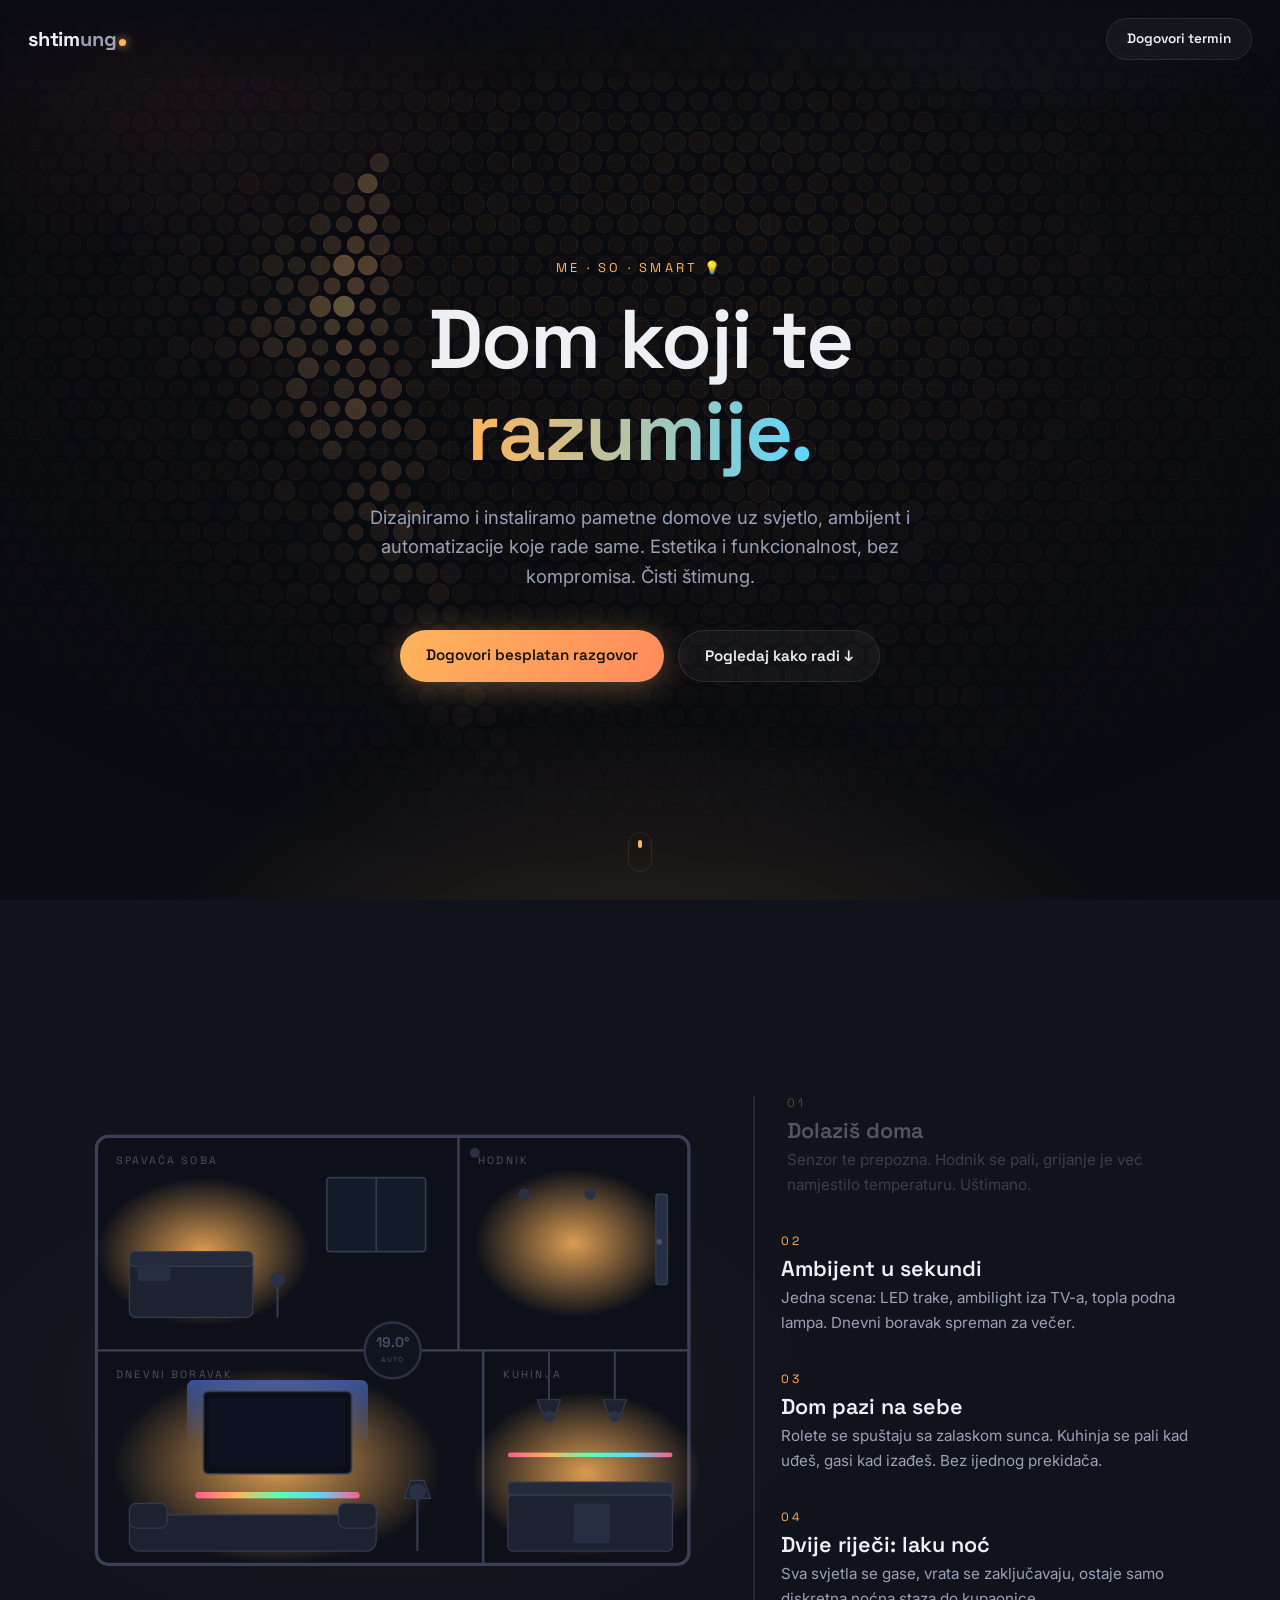
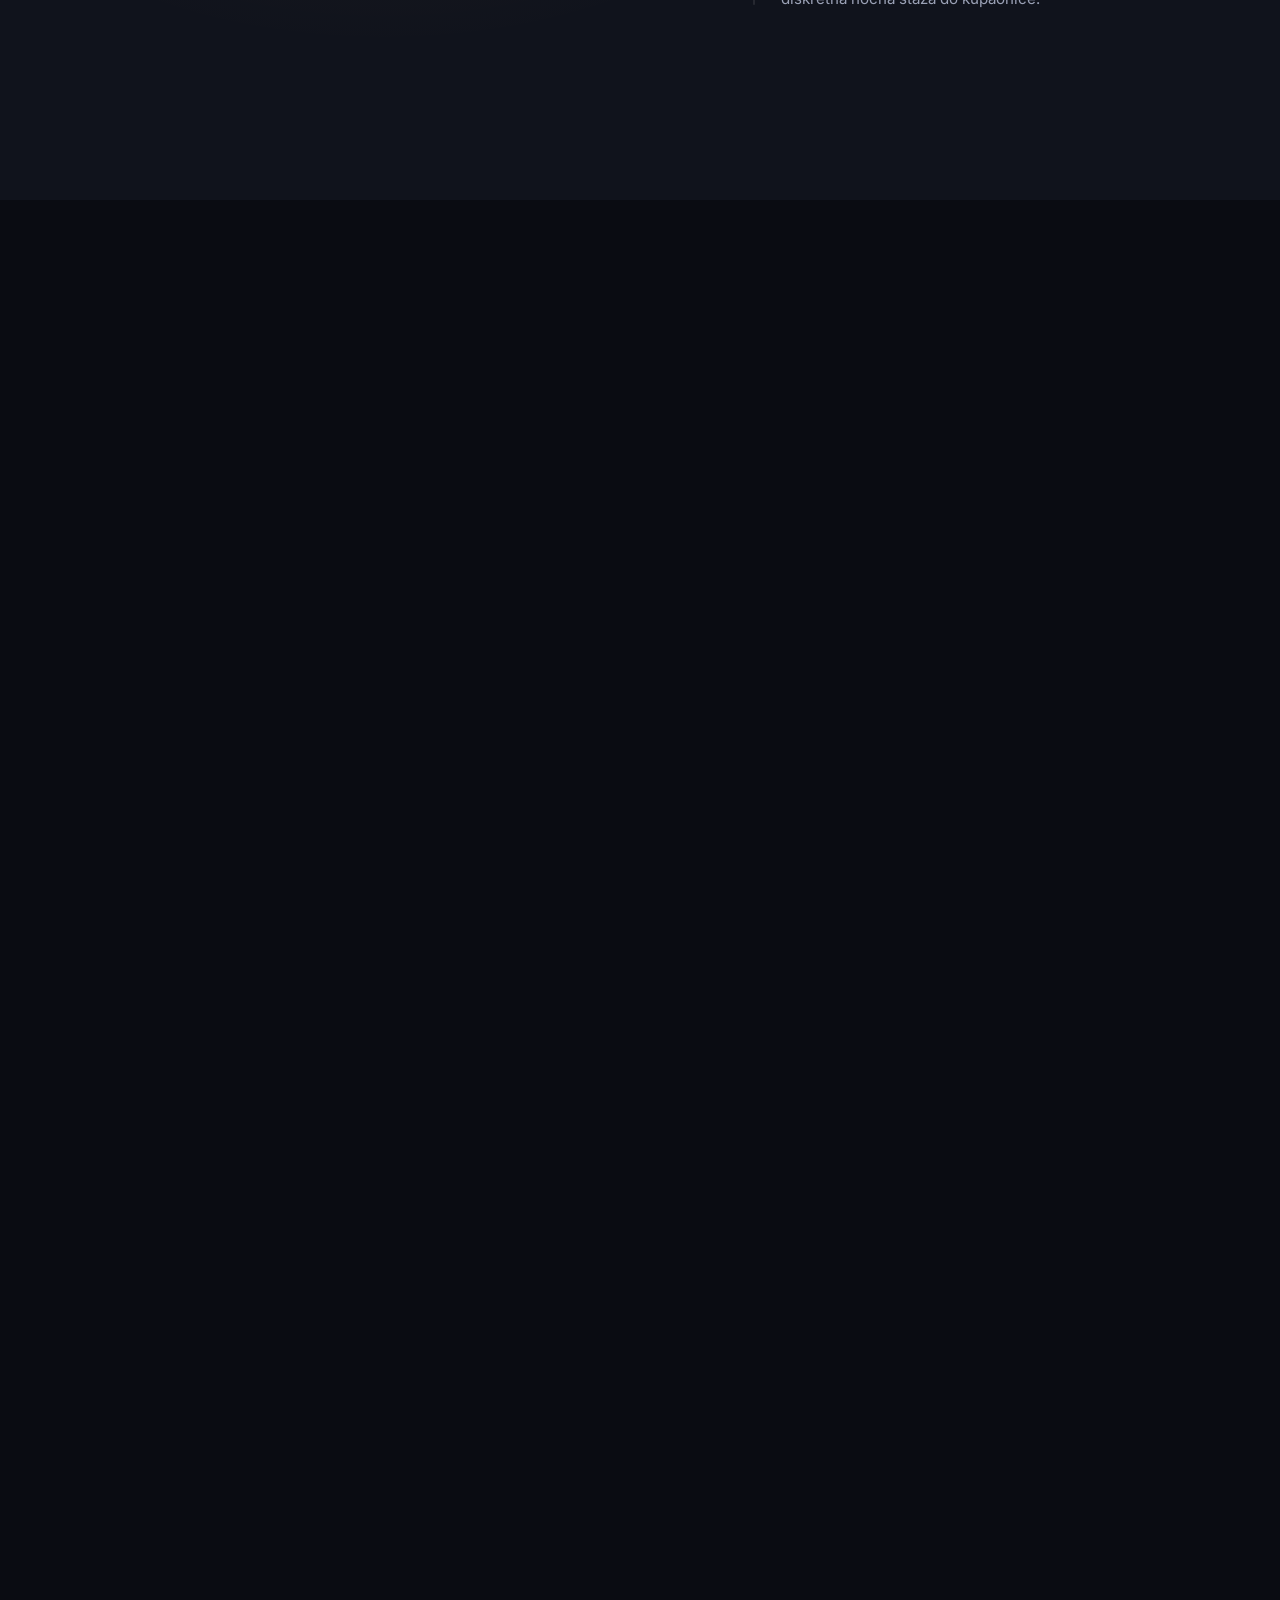
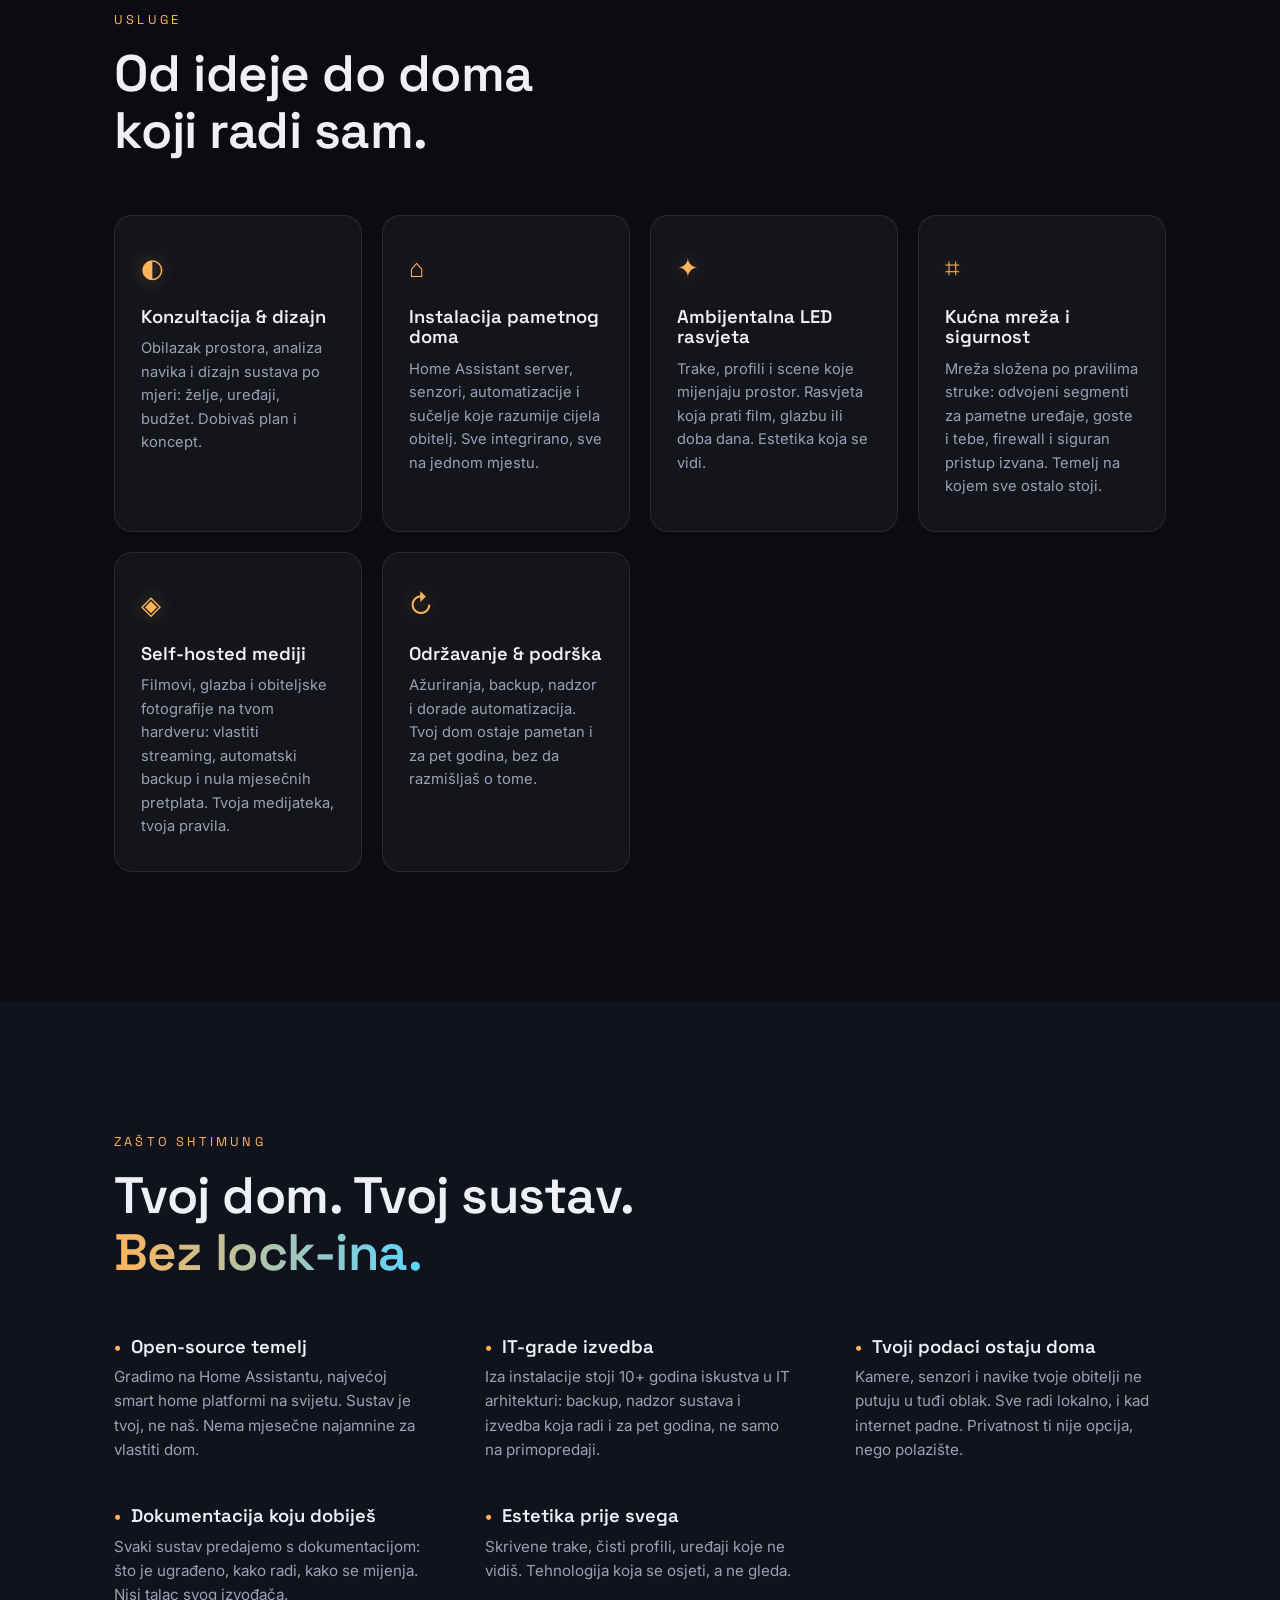
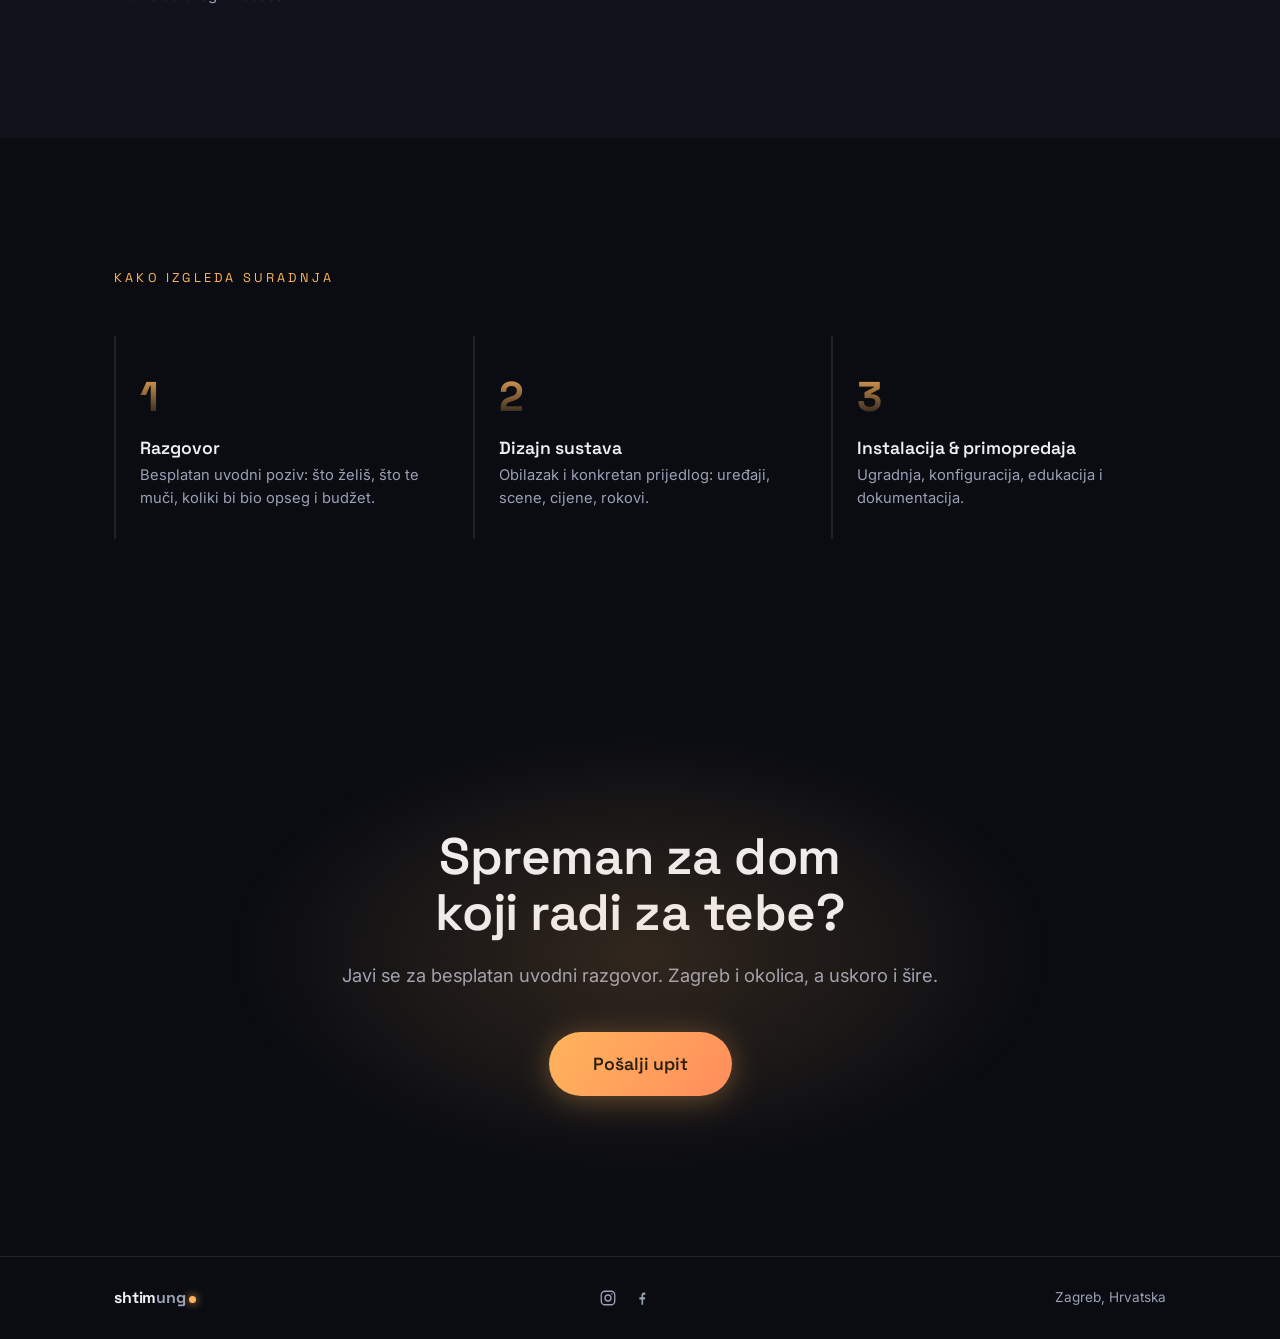
==== www/index.html @ ab2572d6 "Restrukturiranje projekta: www/ (web root) + social po kanalima + docs - www/: sve što se deploya (i" ====
<!doctype html>
<html lang="hr">
    <head>
        <meta charset="UTF-8" />
        <meta name="viewport" content="width=device-width, initial-scale=1.0" />
        <title>shtimung | Pametan dom po mjeri, Zagreb</title>
        <meta
            name="description"
            content="Dizajn i instalacija pametnog doma u Zagrebu: Home Assistant, ambijentalna LED rasvjeta, automatizacije, sigurna kućna mreža i self-hosted mediji. Bez vendor lock-ina, tvoji podaci ostaju doma."
        />
        <link rel="preconnect" href="https://fonts.googleapis.com" />
        <link rel="preconnect" href="https://fonts.gstatic.com" crossorigin />
        <link
            href="https://fonts.googleapis.com/css2?family=Space+Grotesk:wght@400;500;600;700&family=Inter:wght@400;500;600&display=swap"
            rel="stylesheet"
        />
        <link rel="icon" href="brand/favicon.svg" type="image/svg+xml" />
        <link
            rel="icon"
            href="brand/favicon-32.png"
            type="image/png"
            sizes="32x32"
        />
        <link rel="shortcut icon" href="brand/favicon.ico" />
        <link rel="apple-touch-icon" href="brand/apple-touch-icon.png" />
        <meta name="theme-color" content="#0a0c12" />
        <meta
            property="og:title"
            content="shtimung | Pametan dom po mjeri, Zagreb"
        />
        <meta
            property="og:description"
            content="Dizajn i instalacija pametnog doma u Zagrebu: Home Assistant, ambijentalna LED rasvjeta, automatizacije, sigurna kućna mreža i self-hosted mediji."
        />
        <meta
            property="og:image"
            content="https://shtimung.hr/brand/avatar-1024.png"
        />
        <meta property="og:url" content="https://shtimung.hr" />
        <link rel="stylesheet" href="css/style.css" />
    </head>
    <body>
        <nav class="nav">
            <a href="#" class="brand" aria-label="shtimung">
                <svg class="logo-mark" viewBox="0 0 100 100" aria-hidden="true">
                    <path class="lm-roof" d="M 30 38 L 44 26 L 58 38" />
                    <text class="lm-s" x="44" y="72" text-anchor="middle">
                        s
                    </text>
                    <circle class="lm-halo" cx="68" cy="68" r="11" />
                    <circle class="lm-dot" cx="68" cy="68" r="6" />
                </svg>
                <span class="wordmark"
                    >shtim<span>ung</span><i class="dot"></i
                ></span>
            </a>
            <a href="#kontakt" class="btn btn-small">Dogovori termin</a>
        </nav>

        <!-- ============ HERO ============ -->
        <header class="hero">
            <canvas id="hero-shader" aria-hidden="true"></canvas>
            <div class="hero-bg" aria-hidden="true"></div>
            <div class="hero-content">
                <p class="eyebrow reveal">ME · SO · SMART 💡</p>
                <h1 class="reveal">Dom koji te<br /><em>razumije.</em></h1>
                <p class="lead reveal">
                    Dizajniramo i instaliramo pametne domove uz svjetlo,
                    ambijent i automatizacije koje rade same. Estetika i
                    funkcionalnost, bez kompromisa. Čisti štimung.
                </p>
                <div class="hero-cta reveal">
                    <a href="#kontakt" class="btn btn-primary"
                        >Dogovori besplatan razgovor</a
                    >
                    <a href="#scena" class="btn btn-ghost"
                        >Pogledaj kako radi ↓</a
                    >
                </div>
            </div>
            <div class="scroll-hint" aria-hidden="true">
                <span></span>
            </div>
        </header>

        <!-- ============ SCROLL SCENA ============ -->
        <section class="scene-section" id="scena" data-step="0">
            <div class="scene-sticky">
                <div class="scene-layout">
                    <div class="scene-visual">
                        <svg
                            id="apartment"
                            viewBox="0 0 760 560"
                            xmlns="http://www.w3.org/2000/svg"
                            role="img"
                            aria-label="Presjek pametnog stana koji se animira dok scrollaš"
                        >
                            <defs>
                                <radialGradient
                                    id="warmGlow"
                                    cx="50%"
                                    cy="50%"
                                    r="50%"
                                >
                                    <stop
                                        offset="0%"
                                        stop-color="#ffb45c"
                                        stop-opacity="0.85"
                                    />
                                    <stop
                                        offset="100%"
                                        stop-color="#ffb45c"
                                        stop-opacity="0"
                                    />
                                </radialGradient>
                                <radialGradient
                                    id="coolGlow"
                                    cx="50%"
                                    cy="50%"
                                    r="50%"
                                >
                                    <stop
                                        offset="0%"
                                        stop-color="#5cd6ff"
                                        stop-opacity="0.7"
                                    />
                                    <stop
                                        offset="100%"
                                        stop-color="#5cd6ff"
                                        stop-opacity="0"
                                    />
                                </radialGradient>
                                <linearGradient
                                    id="ledStrip"
                                    x1="0%"
                                    y1="0%"
                                    x2="100%"
                                    y2="0%"
                                >
                                    <stop offset="0%" stop-color="#ff5c8a" />
                                    <stop offset="25%" stop-color="#ffb45c" />
                                    <stop offset="50%" stop-color="#5cffb0" />
                                    <stop offset="75%" stop-color="#5cd6ff" />
                                    <stop offset="100%" stop-color="#ff5c8a" />
                                </linearGradient>
                                <linearGradient
                                    id="tvGlow"
                                    x1="0%"
                                    y1="0%"
                                    x2="0%"
                                    y2="100%"
                                >
                                    <stop
                                        offset="0%"
                                        stop-color="#5c8aff"
                                        stop-opacity="0.55"
                                    />
                                    <stop
                                        offset="100%"
                                        stop-color="#5c8aff"
                                        stop-opacity="0"
                                    />
                                </linearGradient>
                            </defs>

                            <!-- vanjski zid -->
                            <rect
                                x="20"
                                y="20"
                                width="720"
                                height="520"
                                rx="14"
                                class="wall outer"
                            />
                            <!-- pregrade: gore spavaća | hodnik, dolje dnevni | kuhinja -->
                            <line
                                x1="20"
                                y1="280"
                                x2="740"
                                y2="280"
                                class="wall"
                            />
                            <line
                                x1="460"
                                y1="20"
                                x2="460"
                                y2="280"
                                class="wall"
                            />
                            <line
                                x1="490"
                                y1="280"
                                x2="490"
                                y2="540"
                                class="wall"
                            />

                            <!-- ============ SPAVAĆA (gore lijevo) ============ -->
                            <g id="room-spavaca">
                                <ellipse
                                    class="glow warm"
                                    id="glow-spavaca"
                                    cx="150"
                                    cy="160"
                                    rx="130"
                                    ry="90"
                                    fill="url(#warmGlow)"
                                />
                                <text x="44" y="54" class="room-label">
                                    SPAVAĆA SOBA
                                </text>
                                <!-- krevet -->
                                <rect
                                    x="60"
                                    y="170"
                                    width="150"
                                    height="70"
                                    rx="8"
                                    class="furniture"
                                />
                                <rect
                                    x="60"
                                    y="160"
                                    width="150"
                                    height="18"
                                    rx="6"
                                    class="furniture light-part"
                                />
                                <rect
                                    x="70"
                                    y="176"
                                    width="40"
                                    height="20"
                                    rx="4"
                                    class="furniture-detail"
                                />
                                <!-- noćna lampa -->
                                <line
                                    x1="240"
                                    y1="240"
                                    x2="240"
                                    y2="200"
                                    class="furniture-line"
                                />
                                <circle
                                    id="lamp-spavaca"
                                    cx="240"
                                    cy="194"
                                    r="9"
                                    class="bulb warm"
                                />
                                <!-- prozor + roleta -->
                                <rect
                                    x="300"
                                    y="70"
                                    width="120"
                                    height="90"
                                    rx="4"
                                    class="window"
                                />
                                <line
                                    x1="360"
                                    y1="70"
                                    x2="360"
                                    y2="160"
                                    class="window-bar"
                                />
                                <rect
                                    id="roleta-spavaca"
                                    x="300"
                                    y="70"
                                    width="120"
                                    height="90"
                                    class="roleta"
                                />
                            </g>

                            <!-- ============ HODNIK (gore desno) ============ -->
                            <g id="room-hodnik">
                                <ellipse
                                    class="glow warm"
                                    id="glow-hodnik"
                                    cx="600"
                                    cy="150"
                                    rx="120"
                                    ry="90"
                                    fill="url(#warmGlow)"
                                />
                                <text x="484" y="54" class="room-label">
                                    HODNIK
                                </text>
                                <!-- ulazna vrata -->
                                <rect
                                    x="700"
                                    y="90"
                                    width="14"
                                    height="110"
                                    rx="3"
                                    class="door"
                                />
                                <circle
                                    cx="704"
                                    cy="148"
                                    r="3.5"
                                    class="door-knob"
                                />
                                <!-- stropna svjetla -->
                                <circle
                                    id="spot-hodnik-1"
                                    cx="540"
                                    cy="90"
                                    r="7"
                                    class="bulb warm"
                                />
                                <circle
                                    id="spot-hodnik-2"
                                    cx="620"
                                    cy="90"
                                    r="7"
                                    class="bulb warm"
                                />
                                <!-- senzor pokreta -->
                                <g id="senzor-hodnik">
                                    <circle
                                        cx="480"
                                        cy="40"
                                        r="6"
                                        class="sensor"
                                    />
                                    <circle
                                        cx="480"
                                        cy="40"
                                        r="14"
                                        class="sensor-ring"
                                    />
                                    <circle
                                        cx="480"
                                        cy="40"
                                        r="24"
                                        class="sensor-ring r2"
                                    />
                                </g>
                                <!-- night path svjetlo -->
                                <rect
                                    id="nightpath"
                                    x="480"
                                    y="252"
                                    width="200"
                                    height="5"
                                    rx="2.5"
                                    class="night-strip"
                                />
                            </g>

                            <!-- ============ DNEVNI BORAVAK (dolje lijevo) ============ -->
                            <g id="room-dnevni">
                                <ellipse
                                    class="glow warm"
                                    id="glow-dnevni"
                                    cx="240"
                                    cy="420"
                                    rx="200"
                                    ry="120"
                                    fill="url(#warmGlow)"
                                />
                                <text x="44" y="314" class="room-label">
                                    DNEVNI BORAVAK
                                </text>
                                <!-- TV + ambilight -->
                                <rect
                                    id="tv-ambient"
                                    x="130"
                                    y="316"
                                    width="220"
                                    height="80"
                                    fill="url(#tvGlow)"
                                    rx="8"
                                />
                                <rect
                                    x="150"
                                    y="330"
                                    width="180"
                                    height="100"
                                    rx="6"
                                    class="tv"
                                />
                                <rect
                                    id="tv-screen"
                                    x="158"
                                    y="338"
                                    width="164"
                                    height="84"
                                    rx="4"
                                    class="tv-screen"
                                />
                                <!-- LED traka ispod police -->
                                <rect
                                    x="140"
                                    y="452"
                                    width="200"
                                    height="8"
                                    rx="4"
                                    class="furniture-detail"
                                />
                                <rect
                                    id="led-traka"
                                    x="140"
                                    y="452"
                                    width="200"
                                    height="8"
                                    rx="4"
                                    fill="url(#ledStrip)"
                                    class="led-strip"
                                />
                                <!-- sofa -->
                                <rect
                                    x="60"
                                    y="480"
                                    width="300"
                                    height="44"
                                    rx="12"
                                    class="furniture"
                                />
                                <rect
                                    x="60"
                                    y="466"
                                    width="46"
                                    height="30"
                                    rx="8"
                                    class="furniture"
                                />
                                <rect
                                    x="314"
                                    y="466"
                                    width="46"
                                    height="30"
                                    rx="8"
                                    class="furniture"
                                />
                                <!-- podna lampa -->
                                <line
                                    x1="410"
                                    y1="524"
                                    x2="410"
                                    y2="460"
                                    class="furniture-line"
                                />
                                <path
                                    d="M394 460 L426 460 L418 438 L402 438 Z"
                                    class="furniture"
                                />
                                <circle
                                    id="lamp-dnevni"
                                    cx="410"
                                    cy="452"
                                    r="10"
                                    class="bulb warm"
                                />
                            </g>

                            <!-- ============ KUHINJA (dolje desno) ============ -->
                            <g id="room-kuhinja">
                                <ellipse
                                    class="glow warm"
                                    id="glow-kuhinja"
                                    cx="615"
                                    cy="430"
                                    rx="140"
                                    ry="100"
                                    fill="url(#warmGlow)"
                                />
                                <text x="514" y="314" class="room-label">
                                    KUHINJA
                                </text>
                                <!-- visilice -->
                                <g id="pendant-1">
                                    <line
                                        x1="570"
                                        y1="280"
                                        x2="570"
                                        y2="340"
                                        class="furniture-line"
                                    />
                                    <path
                                        d="M556 340 L584 340 L578 356 L562 356 Z"
                                        class="furniture"
                                    />
                                    <circle
                                        cx="570"
                                        cy="360"
                                        r="7"
                                        class="bulb warm"
                                    />
                                </g>
                                <g id="pendant-2">
                                    <line
                                        x1="650"
                                        y1="280"
                                        x2="650"
                                        y2="340"
                                        class="furniture-line"
                                    />
                                    <path
                                        d="M636 340 L664 340 L658 356 L642 356 Z"
                                        class="furniture"
                                    />
                                    <circle
                                        cx="650"
                                        cy="360"
                                        r="7"
                                        class="bulb warm"
                                    />
                                </g>
                                <!-- kuhinjski pult -->
                                <rect
                                    x="520"
                                    y="440"
                                    width="200"
                                    height="16"
                                    rx="4"
                                    class="furniture light-part"
                                />
                                <rect
                                    x="520"
                                    y="456"
                                    width="200"
                                    height="68"
                                    rx="6"
                                    class="furniture"
                                />
                                <rect
                                    x="600"
                                    y="466"
                                    width="44"
                                    height="48"
                                    rx="4"
                                    class="furniture-detail"
                                />
                                <!-- LED ispod visećih elemenata -->
                                <rect
                                    x="520"
                                    y="404"
                                    width="200"
                                    height="6"
                                    rx="3"
                                    class="furniture-detail"
                                />
                                <rect
                                    id="led-kuhinja"
                                    x="520"
                                    y="404"
                                    width="200"
                                    height="6"
                                    rx="3"
                                    fill="url(#ledStrip)"
                                    class="led-strip"
                                />
                            </g>

                            <!-- ============ TERMOSTAT (centar) ============ -->
                            <g id="termostat">
                                <circle
                                    cx="380"
                                    cy="280"
                                    r="34"
                                    class="thermo-bg"
                                />
                                <circle
                                    cx="380"
                                    cy="280"
                                    r="34"
                                    class="thermo-ring"
                                />
                                <text
                                    x="380"
                                    y="276"
                                    class="thermo-value"
                                    text-anchor="middle"
                                >
                                    21.5°
                                </text>
                                <text
                                    x="380"
                                    y="294"
                                    class="thermo-label"
                                    text-anchor="middle"
                                >
                                    AUTO
                                </text>
                            </g>
                        </svg>
                    </div>

                    <div class="scene-steps">
                        <div class="scene-progress">
                            <div
                                class="scene-progress-bar"
                                id="progress-bar"
                            ></div>
                        </div>
                        <ol>
                            <li class="step" data-goto="1">
                                <span class="step-num">01</span>
                                <h3>Dolaziš doma</h3>
                                <p>
                                    Senzor te prepozna. Hodnik se pali, grijanje
                                    je već namjestilo temperaturu. Uštimano.
                                </p>
                            </li>
                            <li class="step" data-goto="2">
                                <span class="step-num">02</span>
                                <h3>Ambijent u sekundi</h3>
                                <p>
                                    Jedna scena: LED trake, ambilight iza TV-a,
                                    topla podna lampa. Dnevni boravak spreman za
                                    večer.
                                </p>
                            </li>
                            <li class="step" data-goto="3">
                                <span class="step-num">03</span>
                                <h3>Dom pazi na sebe</h3>
                                <p>
                                    Rolete se spuštaju sa zalaskom sunca.
                                    Kuhinja se pali kad uđeš, gasi kad izađeš.
                                    Bez ijednog prekidača.
                                </p>
                            </li>
                            <li class="step" data-goto="4">
                                <span class="step-num">04</span>
                                <h3>Dvije riječi: laku noć</h3>
                                <p>
                                    Sva svjetla se gase, vrata se zaključavaju,
                                    ostaje samo diskretna noćna staza do
                                    kupaonice.
                                </p>
                            </li>
                        </ol>
                    </div>
                </div>
            </div>
        </section>

        <!-- ============ USLUGE ============ -->
        <section class="services" id="usluge">
            <div class="container">
                <p class="eyebrow reveal">Usluge</p>
                <h2 class="reveal">Od ideje do doma<br />koji radi sam.</h2>
                <div class="cards">
                    <article class="card reveal">
                        <div class="card-icon">◐</div>
                        <h3>Konzultacija & dizajn</h3>
                        <p>
                            Obilazak prostora, analiza navika i dizajn sustava
                            po mjeri: želje, uređaji, budžet. Dobivaš plan i
                            koncept.
                        </p>
                    </article>
                    <article class="card reveal">
                        <div class="card-icon">⌂</div>
                        <h3>Instalacija pametnog doma</h3>
                        <p>
                            Home Assistant server, senzori, automatizacije i
                            sučelje koje razumije cijela obitelj. Sve
                            integrirano, sve na jednom mjestu.
                        </p>
                    </article>
                    <article class="card reveal">
                        <div class="card-icon">✦</div>
                        <h3>Ambijentalna LED rasvjeta</h3>
                        <p>
                            Trake, profili i scene koje mijenjaju prostor.
                            Rasvjeta koja prati film, glazbu ili doba dana.
                            Estetika koja se vidi.
                        </p>
                    </article>
                    <article class="card reveal">
                        <div class="card-icon">⌗</div>
                        <h3>Kućna mreža i sigurnost</h3>
                        <p>
                            Mreža složena po pravilima struke: odvojeni segmenti
                            za pametne uređaje, goste i tebe, firewall i siguran
                            pristup izvana. Temelj na kojem sve ostalo stoji.
                        </p>
                    </article>
                    <article class="card reveal">
                        <div class="card-icon">◈</div>
                        <h3>Self-hosted mediji</h3>
                        <p>
                            Filmovi, glazba i obiteljske fotografije na tvom
                            hardveru: vlastiti streaming, automatski backup i
                            nula mjesečnih pretplata. Tvoja medijateka, tvoja
                            pravila.
                        </p>
                    </article>
                    <article class="card reveal">
                        <div class="card-icon">↻</div>
                        <h3>Održavanje & podrška</h3>
                        <p>
                            Ažuriranja, backup, nadzor i dorade automatizacija.
                            Tvoj dom ostaje pametan i za pet godina, bez da
                            razmišljaš o tome.
                        </p>
                    </article>
                </div>
            </div>
        </section>

        <!-- ============ ZAŠTO MI ============ -->
        <section class="why" id="zasto">
            <div class="container">
                <p class="eyebrow reveal">Zašto shtimung</p>
                <h2 class="reveal">
                    Tvoj dom. Tvoj sustav.<br /><em>Bez lock-ina.</em>
                </h2>
                <div class="why-grid">
                    <div class="why-item reveal">
                        <h3>Open-source temelj</h3>
                        <p>
                            Gradimo na Home Assistantu, najvećoj smart home
                            platformi na svijetu. Sustav je tvoj, ne naš. Nema
                            mjesečne najamnine za vlastiti dom.
                        </p>
                    </div>
                    <div class="why-item reveal">
                        <h3>IT-grade izvedba</h3>
                        <p>
                            Iza instalacije stoji 10+ godina iskustva u IT
                            arhitekturi: backup, nadzor sustava i izvedba koja
                            radi i za pet godina, ne samo na primopredaji.
                        </p>
                    </div>
                    <div class="why-item reveal">
                        <h3>Tvoji podaci ostaju doma</h3>
                        <p>
                            Kamere, senzori i navike tvoje obitelji ne putuju u
                            tuđi oblak. Sve radi lokalno, i kad internet padne.
                            Privatnost ti nije opcija, nego polazište.
                        </p>
                    </div>
                    <div class="why-item reveal">
                        <h3>Dokumentacija koju dobiješ</h3>
                        <p>
                            Svaki sustav predajemo s dokumentacijom: što je
                            ugrađeno, kako radi, kako se mijenja. Nisi talac
                            svog izvođača.
                        </p>
                    </div>
                    <div class="why-item reveal">
                        <h3>Estetika prije svega</h3>
                        <p>
                            Skrivene trake, čisti profili, uređaji koje ne
                            vidiš. Tehnologija koja se osjeti, a ne gleda.
                        </p>
                    </div>
                </div>
            </div>
        </section>

        <!-- ============ PROCES ============ -->
        <section class="process">
            <div class="container">
                <p class="eyebrow reveal">Kako izgleda suradnja</p>
                <div class="process-steps">
                    <div class="process-step reveal">
                        <span>1</span>
                        <h3>Razgovor</h3>
                        <p>
                            Besplatan uvodni poziv: što želiš, što te muči,
                            koliki bi bio opseg i budžet.
                        </p>
                    </div>
                    <div class="process-step reveal">
                        <span>2</span>
                        <h3>Dizajn sustava</h3>
                        <p>
                            Obilazak i konkretan prijedlog: uređaji, scene,
                            cijene, rokovi.
                        </p>
                    </div>
                    <div class="process-step reveal">
                        <span>3</span>
                        <h3>Instalacija & primopredaja</h3>
                        <p>
                            Ugradnja, konfiguracija, edukacija i dokumentacija.
                        </p>
                    </div>
                </div>
            </div>
        </section>

        <!-- ============ KONTAKT ============ -->
        <section class="contact" id="kontakt">
            <div class="container">
                <div class="contact-glow" aria-hidden="true"></div>
                <h2 class="reveal">Spreman za dom<br />koji radi za tebe?</h2>
                <p class="lead reveal">
                    Javi se za besplatan uvodni razgovor. Zagreb i okolica, a
                    uskoro i šire.
                </p>
                <div class="reveal">
                    <a
                        href="mailto:info@shtimung.hr?subject=Upit%20za%20pametni%20dom"
                        class="btn btn-primary btn-big"
                        >Pošalji upit</a
                    >
                </div>
            </div>
        </section>

        <footer class="footer">
            <div class="container">
                <span class="wordmark"
                    >shtim<span>ung</span><i class="dot"></i
                ></span>
                <nav class="footer-social" aria-label="Društvene mreže">
                    <a
                        href="https://www.instagram.com/shtimung.hr/"
                        target="_blank"
                        rel="noopener"
                        aria-label="Instagram"
                    >
                        <svg
                            viewBox="0 0 24 24"
                            width="18"
                            height="18"
                            fill="none"
                            stroke="currentColor"
                            stroke-width="1.8"
                        >
                            <rect x="3" y="3" width="18" height="18" rx="5" />
                            <circle cx="12" cy="12" r="4" />
                            <circle
                                cx="17.2"
                                cy="6.8"
                                r="1"
                                fill="currentColor"
                                stroke="none"
                            />
                        </svg>
                    </a>
                    <a
                        href="https://www.facebook.com/profile.php?id=61591656844748"
                        target="_blank"
                        rel="noopener"
                        aria-label="Facebook"
                    >
                        <svg
                            viewBox="0 0 24 24"
                            width="18"
                            height="18"
                            fill="currentColor"
                        >
                            <path
                                d="M13.5 21v-7h2.4l.4-3h-2.8V9.1c0-.9.3-1.5 1.6-1.5h1.3V4.9c-.2 0-1-.1-1.9-.1-1.9 0-3.2 1.2-3.2 3.3V11H8.5v3h2.8v7h2.2z"
                            />
                        </svg>
                    </a>
                </nav>
                <span>Zagreb, Hrvatska</span>
            </div>
        </footer>

        <script src="js/shader.js"></script>
        <script src="js/main.js"></script>
    </body>
</html>
---- www/css/style.css ----
/* ============================================================
   shtimung — one-pager
   Dark premium tema: topli LED amber + tech cyan na near-black
   ============================================================ */

:root {
  --bg: #0a0c12;
  --bg-soft: #10131c;
  --surface: rgba(255, 255, 255, 0.04);
  --border: rgba(255, 255, 255, 0.09);
  --text: #eef0f6;
  --text-dim: #9aa1b5;
  --amber: #ffb45c;
  --cyan: #5cd6ff;
  --amber-glow: rgba(255, 180, 92, 0.35);
  --font-display: "Space Grotesk", sans-serif;
  --font-body: "Inter", sans-serif;
}

* { margin: 0; padding: 0; box-sizing: border-box; }

html { scroll-behavior: smooth; }

body {
  background: var(--bg);
  color: var(--text);
  font-family: var(--font-body);
  line-height: 1.6;
  -webkit-font-smoothing: antialiased;
  overflow-x: hidden;
}

.container { max-width: 1100px; margin: 0 auto; padding: 0 24px; }

h1, h2, h3 { font-family: var(--font-display); font-weight: 600; line-height: 1.1; }
h1 { font-size: clamp(2.8rem, 7vw, 5.2rem); letter-spacing: -0.02em; }
h2 { font-size: clamp(2rem, 4.5vw, 3.2rem); letter-spacing: -0.01em; margin-bottom: 1rem; }
h1 em, h2 em {
  font-style: normal;
  background: linear-gradient(90deg, var(--amber), var(--cyan));
  -webkit-background-clip: text;
  background-clip: text;
  -webkit-text-fill-color: transparent;
}

.eyebrow {
  font-family: var(--font-display);
  font-size: 0.8rem;
  letter-spacing: 0.25em;
  text-transform: uppercase;
  color: var(--amber);
  margin-bottom: 1rem;
}

.lead { font-size: 1.15rem; color: var(--text-dim); max-width: 34em; }

/* ---------- reveal on scroll ---------- */
.reveal {
  opacity: 0;
  transform: translateY(28px);
  transition: opacity 0.7s ease, transform 0.7s cubic-bezier(0.22, 1, 0.36, 1);
}
.reveal.visible { opacity: 1; transform: none; }

/* ---------- nav ---------- */
.nav {
  position: fixed;
  top: 0; left: 0; right: 0;
  z-index: 100;
  display: flex;
  justify-content: space-between;
  align-items: center;
  padding: 18px 28px;
  background: linear-gradient(rgba(10, 12, 18, 0.85), rgba(10, 12, 18, 0));
  backdrop-filter: blur(2px);
}

.wordmark {
  font-family: var(--font-display);
  font-weight: 700;
  font-size: 1.25rem;
  color: var(--text);
  text-decoration: none;
  letter-spacing: -0.01em;
}
.wordmark span { color: var(--text-dim); }
.wordmark .dot {
  display: inline-block;
  width: 7px; height: 7px;
  margin-left: 3px;
  border-radius: 50%;
  background: var(--amber);
  box-shadow: 0 0 10px var(--amber);
  animation: dot-pulse 3s ease-in-out infinite;
}
@keyframes dot-pulse {
  0%, 100% { box-shadow: 0 0 6px var(--amber); }
  50% { box-shadow: 0 0 16px var(--amber); }
}

/* ---------- brand: wordmark ↔ logo crossfade na scroll ---------- */
.brand {
  position: relative;
  display: inline-flex;
  align-items: center;
  height: 40px;
  min-width: 130px;
  text-decoration: none;
}
.brand .wordmark {
  transition: opacity 0.35s ease, transform 0.45s cubic-bezier(0.22, 1, 0.36, 1);
  transition-delay: 0.15s; /* na povratku gore čeka da logo ode */
}
.nav.scrolled .brand .wordmark { transition-delay: 0s; }
.logo-mark {
  position: absolute;
  left: -6px;
  top: 50%;
  width: 40px;
  height: 40px;
  opacity: 0;
  transform: translateY(-50%) scale(0.6);
  transition: opacity 0.35s ease, transform 0.45s cubic-bezier(0.22, 1, 0.36, 1);
  pointer-events: none;
}
.nav.scrolled .logo-mark { transition-delay: 0.15s; /* uđe tek kad slova odu */ }
.nav.scrolled .wordmark {
  opacity: 0;
  transform: translateY(10px);
  pointer-events: none;
}
.nav.scrolled .logo-mark {
  opacity: 1;
  transform: translateY(-50%) scale(1);
}
.lm-roof {
  fill: none;
  stroke: var(--amber);
  stroke-width: 6;
  stroke-linecap: round;
  stroke-linejoin: round;
}
.lm-s {
  font-family: var(--font-display);
  font-weight: 700;
  font-size: 52px;
  fill: var(--text);
}
/* svjetlo koje uvijek diše */
.lm-halo {
  fill: var(--amber);
  animation: lm-breathe 3s ease-in-out infinite;
}
.lm-dot {
  fill: var(--amber);
  animation: lm-shine 3s ease-in-out infinite;
}
@keyframes lm-breathe {
  0%, 100% { opacity: 0.13; }
  50% { opacity: 0.32; }
}
@keyframes lm-shine {
  0%, 100% { filter: drop-shadow(0 0 1px var(--amber)); }
  50% { filter: drop-shadow(0 0 6px var(--amber)); }
}

/* ---------- buttons ---------- */
.btn {
  display: inline-block;
  font-family: var(--font-display);
  font-weight: 600;
  font-size: 0.95rem;
  text-decoration: none;
  padding: 13px 26px;
  border-radius: 999px;
  transition: transform 0.25s ease, box-shadow 0.25s ease, background 0.25s ease;
}
.btn-primary {
  background: linear-gradient(120deg, var(--amber), #ff8a5c);
  color: #17120a;
  box-shadow: 0 4px 30px var(--amber-glow);
}
.btn-primary:hover { transform: translateY(-2px); box-shadow: 0 8px 40px var(--amber-glow); }
.btn-ghost {
  color: var(--text);
  border: 1px solid var(--border);
  background: var(--surface);
}
.btn-ghost:hover { background: rgba(255, 255, 255, 0.08); }
.btn-small { padding: 9px 20px; font-size: 0.85rem; background: var(--surface); border: 1px solid var(--border); color: var(--text); }
.btn-small:hover { border-color: var(--amber); color: var(--amber); }
.btn-big { padding: 18px 44px; font-size: 1.1rem; }

/* ============================================================
   HERO
   ============================================================ */
.hero {
  position: relative;
  min-height: 100svh;
  display: flex;
  align-items: center;
  justify-content: center;
  text-align: center;
  padding: 100px 24px 60px;
}

/* WebGL "sequin wave" sloj — pritajen, s pulsom i fade-om prema dolje */
#hero-shader {
  position: absolute;
  inset: 0;
  width: 100%;
  height: 100%;
  pointer-events: none;
  opacity: 0.38;
  mask-image: radial-gradient(ellipse 90% 80% at 50% 35%, black 20%, transparent 78%);
  -webkit-mask-image: radial-gradient(ellipse 90% 80% at 50% 35%, black 20%, transparent 78%);
  animation: shader-breathe 9s ease-in-out infinite;
}
@keyframes shader-breathe {
  0%, 100% { opacity: 0.3; }
  50% { opacity: 0.48; }
}

.hero-bg {
  position: absolute;
  inset: 0;
  background:
    radial-gradient(ellipse 60% 45% at 50% 110%, rgba(255, 180, 92, 0.13), transparent 70%),
    radial-gradient(ellipse 45% 35% at 80% -10%, rgba(92, 214, 255, 0.09), transparent 70%),
    radial-gradient(ellipse 40% 30% at 15% 10%, rgba(255, 92, 138, 0.05), transparent 70%);
  pointer-events: none;
}
/* suptilni grid */
.hero-bg::after {
  content: "";
  position: absolute;
  inset: 0;
  background-image:
    linear-gradient(rgba(255,255,255,0.025) 1px, transparent 1px),
    linear-gradient(90deg, rgba(255,255,255,0.025) 1px, transparent 1px);
  background-size: 64px 64px;
  mask-image: radial-gradient(ellipse 70% 60% at 50% 40%, black 30%, transparent 75%);
}

.hero-content { position: relative; max-width: 780px; }
.hero-content .lead { margin: 1.6rem auto 2.4rem; }
.hero-cta { display: flex; gap: 14px; justify-content: center; flex-wrap: wrap; }

/* postupno otkrivanje hero elemenata */
.hero .reveal { transition-delay: 0s; }
.hero .reveal:nth-child(2) { transition-delay: 0.1s; }
.hero .reveal:nth-child(3) { transition-delay: 0.2s; }
.hero .reveal:nth-child(4) { transition-delay: 0.3s; }

.scroll-hint {
  position: absolute;
  bottom: 28px;
  left: 50%;
  transform: translateX(-50%);
  width: 24px; height: 40px;
  border: 1.5px solid var(--border);
  border-radius: 14px;
}
.scroll-hint span {
  position: absolute;
  top: 7px; left: 50%;
  width: 4px; height: 8px;
  margin-left: -2px;
  border-radius: 2px;
  background: var(--amber);
  animation: hint 2s ease-in-out infinite;
}
@keyframes hint {
  0% { transform: translateY(0); opacity: 1; }
  70% { transform: translateY(14px); opacity: 0; }
  100% { transform: translateY(0); opacity: 0; }
}

/* ============================================================
   SCROLL SCENA — presjek stana
   ============================================================ */
.scene-section {
  position: relative;
  height: 420vh; /* prostor za scroll kroz 4 koraka */
}

.scene-sticky {
  position: sticky;
  top: 0;
  height: 100svh;
  display: flex;
  align-items: center;
  overflow: hidden;
  background:
    radial-gradient(ellipse 50% 40% at 30% 55%, rgba(255, 180, 92, 0.05), transparent 70%),
    var(--bg-soft);
}

.scene-layout {
  display: grid;
  grid-template-columns: 1.4fr 1fr;
  gap: 48px;
  align-items: center;
  max-width: 1200px;
  margin: 0 auto;
  padding: 0 40px;
  width: 100%;
}

.scene-visual svg { width: 100%; height: auto; display: block; }

/* ---------- SVG stilovi ---------- */
.wall { stroke: #3a4157; stroke-width: 3; fill: none; }
.wall.outer { fill: #0d1018; stroke-width: 4; }
.room-label {
  font-family: var(--font-display);
  font-size: 13px;
  letter-spacing: 0.2em;
  fill: #4a5268;
  transition: fill 0.8s ease;
}
.furniture { fill: #1c2230; stroke: #333b52; stroke-width: 1.5; transition: fill 0.8s ease; }
.furniture.light-part { fill: #232a3c; }
.furniture-detail { fill: #262e42; }
.furniture-line { stroke: #333b52; stroke-width: 2.5; }
.window { fill: #131a28; stroke: #333b52; stroke-width: 2; }
.window-bar { stroke: #333b52; stroke-width: 2; }
.door { fill: #262e42; stroke: #3a4157; stroke-width: 1.5; }
.door-knob { fill: #4a5268; }

/* žarulje — default ugašene */
.bulb {
  fill: #2a3145;
  transition: fill 0.7s ease, filter 0.7s ease;
}
.bulb.on {
  fill: var(--amber);
  filter: drop-shadow(0 0 14px var(--amber));
}

/* glow elipse po sobama */
.glow { opacity: 0; transition: opacity 1.1s ease; }
.glow.on { opacity: 1; }

/* LED trake */
.led-strip {
  opacity: 0;
  transition: opacity 0.9s ease;
}
.led-strip.on {
  opacity: 1;
  filter: drop-shadow(0 4px 12px rgba(255, 122, 122, 0.5));
  animation: led-hue 6s linear infinite;
}
@keyframes led-hue {
  from { filter: hue-rotate(0deg) drop-shadow(0 4px 12px rgba(255, 122, 122, 0.5)); }
  to { filter: hue-rotate(360deg) drop-shadow(0 4px 12px rgba(255, 122, 122, 0.5)); }
}

/* TV */
.tv { fill: #0b0e15; stroke: #333b52; stroke-width: 2; }
.tv-screen { fill: #0e1220; transition: fill 0.8s ease; }
#tv-ambient { opacity: 0; transition: opacity 0.9s ease; }
.scene-section.tv-on #tv-ambient { opacity: 1; }
.scene-section.tv-on .tv-screen { fill: #1c2f52; }

/* rolete — spuštaju se scaleY */
.roleta {
  fill: #1a2132;
  stroke: #3a4157;
  stroke-width: 1.5;
  transform-origin: center top;
  transform: scaleY(0);
  transform-box: fill-box;
  transition: transform 1.4s cubic-bezier(0.4, 0, 0.2, 1);
}
.roleta.down { transform: scaleY(1); }

/* senzor pokreta */
.sensor { fill: #2a3145; transition: fill 0.5s ease; }
.sensor-ring { fill: none; stroke: var(--cyan); stroke-width: 1.5; opacity: 0; }
#senzor-hodnik.active .sensor { fill: var(--cyan); }
#senzor-hodnik.active .sensor-ring { animation: ping 2s ease-out infinite; }
#senzor-hodnik.active .sensor-ring.r2 { animation-delay: 0.5s; }
@keyframes ping {
  0% { opacity: 0.8; transform: scale(0.5); transform-origin: center; transform-box: fill-box; }
  100% { opacity: 0; transform: scale(1.4); transform-origin: center; transform-box: fill-box; }
}

/* noćna staza */
.night-strip {
  fill: var(--cyan);
  opacity: 0;
  transition: opacity 1s ease;
}
.night-strip.on {
  opacity: 0.7;
  filter: drop-shadow(0 0 8px var(--cyan));
}

/* termostat */
.thermo-bg { fill: #10141f; }
.thermo-ring {
  fill: none;
  stroke: #2a3145;
  stroke-width: 3;
  transition: stroke 0.8s ease, filter 0.8s ease;
}
.thermo-value {
  font-family: var(--font-display);
  font-size: 17px;
  font-weight: 600;
  fill: #4a5268;
  transition: fill 0.8s ease;
}
.thermo-label { font-family: var(--font-body); font-size: 8px; letter-spacing: 0.2em; fill: #4a5268; }
.scene-section.thermo-on .thermo-ring { stroke: var(--amber); filter: drop-shadow(0 0 6px var(--amber-glow)); }
.scene-section.thermo-on .thermo-value { fill: var(--text); }

/* aktivna soba — labela zasvijetli */
.scene-section[data-step="1"] #room-hodnik .room-label,
.scene-section[data-step="2"] #room-dnevni .room-label,
.scene-section[data-step="3"] #room-kuhinja .room-label,
.scene-section[data-step="4"] #room-spavaca .room-label { fill: var(--amber); }

/* ---------- koraci (tekst desno) ---------- */
.scene-steps { position: relative; padding-left: 28px; }
.scene-steps ol { list-style: none; display: flex; flex-direction: column; gap: 30px; }

.scene-progress {
  position: absolute;
  left: 0; top: 6px; bottom: 6px;
  width: 2px;
  background: var(--border);
  border-radius: 2px;
}
.scene-progress-bar {
  width: 100%;
  height: 0%;
  border-radius: 2px;
  background: linear-gradient(var(--amber), var(--cyan));
  box-shadow: 0 0 10px var(--amber-glow);
  transition: height 0.2s linear;
}

.step {
  opacity: 0.3;
  transform: translateX(6px);
  transition: opacity 0.5s ease, transform 0.5s ease;
  cursor: pointer;
}
.step.active { opacity: 1; transform: none; }
.step-num {
  font-family: var(--font-display);
  font-size: 0.75rem;
  letter-spacing: 0.2em;
  color: var(--amber);
}
.step h3 { font-size: 1.35rem; margin: 4px 0 6px; }
.step p { color: var(--text-dim); font-size: 0.95rem; max-width: 30em; }

/* ============================================================
   SEKCIJE
   ============================================================ */
.services, .why, .process { padding: 130px 0; }
.services { background: var(--bg); }

.cards {
  display: grid;
  grid-template-columns: repeat(auto-fit, minmax(240px, 1fr));
  gap: 20px;
  margin-top: 56px;
}
.card {
  background: var(--surface);
  border: 1px solid var(--border);
  border-radius: 18px;
  padding: 32px 26px;
  transition: transform 0.3s ease, border-color 0.3s ease, background 0.3s ease,
              opacity 0.7s ease; /* reveal */
}
.card:hover {
  transform: translateY(-6px);
  border-color: rgba(255, 180, 92, 0.35);
  background: rgba(255, 180, 92, 0.04);
}
.card-icon {
  font-size: 1.6rem;
  color: var(--amber);
  margin-bottom: 18px;
  text-shadow: 0 0 20px var(--amber-glow);
}
.card h3 { font-size: 1.15rem; margin-bottom: 10px; }
.card p { color: var(--text-dim); font-size: 0.92rem; }

/* stagger za kartice */
.cards .card:nth-child(1) { transition-delay: 0s; }
.cards .card:nth-child(2) { transition-delay: 0.1s; }
.cards .card:nth-child(3) { transition-delay: 0.2s; }
.cards .card:nth-child(4) { transition-delay: 0.3s; }

/* ---------- zašto mi ---------- */
.why { background: var(--bg-soft); }
.why-grid {
  display: grid;
  grid-template-columns: repeat(auto-fit, minmax(300px, 1fr));
  gap: 44px 60px;
  margin-top: 56px;
}
.why-item h3 { font-size: 1.15rem; margin-bottom: 8px; }
.why-item h3::before {
  content: "•";
  color: var(--amber);
  margin-right: 10px;
}
.why-item p { color: var(--text-dim); font-size: 0.95rem; }

/* ---------- proces ---------- */
.process-steps {
  display: grid;
  grid-template-columns: repeat(auto-fit, minmax(230px, 1fr));
  gap: 24px;
  margin-top: 48px;
  counter-reset: proc;
}
.process-step {
  position: relative;
  padding: 28px 24px;
  border-left: 2px solid var(--border);
}
.process-step span {
  font-family: var(--font-display);
  font-size: 2.6rem;
  font-weight: 700;
  background: linear-gradient(180deg, var(--amber), transparent);
  -webkit-background-clip: text;
  background-clip: text;
  -webkit-text-fill-color: transparent;
}
.process-step h3 { font-size: 1.1rem; margin: 8px 0 6px; }
.process-step p { color: var(--text-dim); font-size: 0.92rem; }

/* ---------- kontakt ---------- */
.contact {
  position: relative;
  padding: 160px 0;
  text-align: center;
  overflow: hidden;
}
.contact-glow {
  position: absolute;
  left: 50%; bottom: -40%;
  width: 900px; height: 500px;
  transform: translateX(-50%);
  background: radial-gradient(ellipse, rgba(255, 180, 92, 0.16), transparent 65%);
  pointer-events: none;
}
.contact .container { position: relative; }
.contact .lead { margin: 1.2rem auto 2.6rem; }

/* ---------- footer ---------- */
.footer {
  border-top: 1px solid var(--border);
  padding: 28px 0;
  font-size: 0.85rem;
  color: var(--text-dim);
}
.footer .container {
  display: flex;
  justify-content: space-between;
  align-items: center;
}
.footer .wordmark { font-size: 1rem; }
.footer-social { display: flex; gap: 16px; }
.footer-social a {
  color: var(--text-dim);
  display: inline-flex;
  transition: color 0.25s ease, transform 0.25s ease;
}
.footer-social a:hover { color: var(--amber); transform: translateY(-2px); }

/* ============================================================
   RESPONSIVE
   ============================================================ */
@media (max-width: 900px) {
  .scene-layout {
    grid-template-columns: 1fr;
    gap: 20px;
    padding: 24px 20px;
    align-content: center;
  }
  .scene-visual { max-width: 520px; margin: 0 auto; }
  .scene-steps ol { gap: 0; }
  /* na mobitelu prikazujemo samo aktivni korak */
  .step { display: none; }
  .step.active { display: block; }
  .scene-progress { display: none; }
  .scene-steps { padding-left: 0; text-align: center; min-height: 150px; }
  .step p { margin: 0 auto; }
}

/* ============================================================
   REDUCED MOTION
   ============================================================ */
@media (prefers-reduced-motion: reduce) {
  html { scroll-behavior: auto; }
  .reveal { opacity: 1; transform: none; transition: none; }
  .led-strip.on { animation: none; }
  .scroll-hint span, .wordmark .dot, .lm-halo, .lm-dot { animation: none; }
  #hero-shader { animation: none; }
  * { transition-duration: 0.01ms !important; }
}
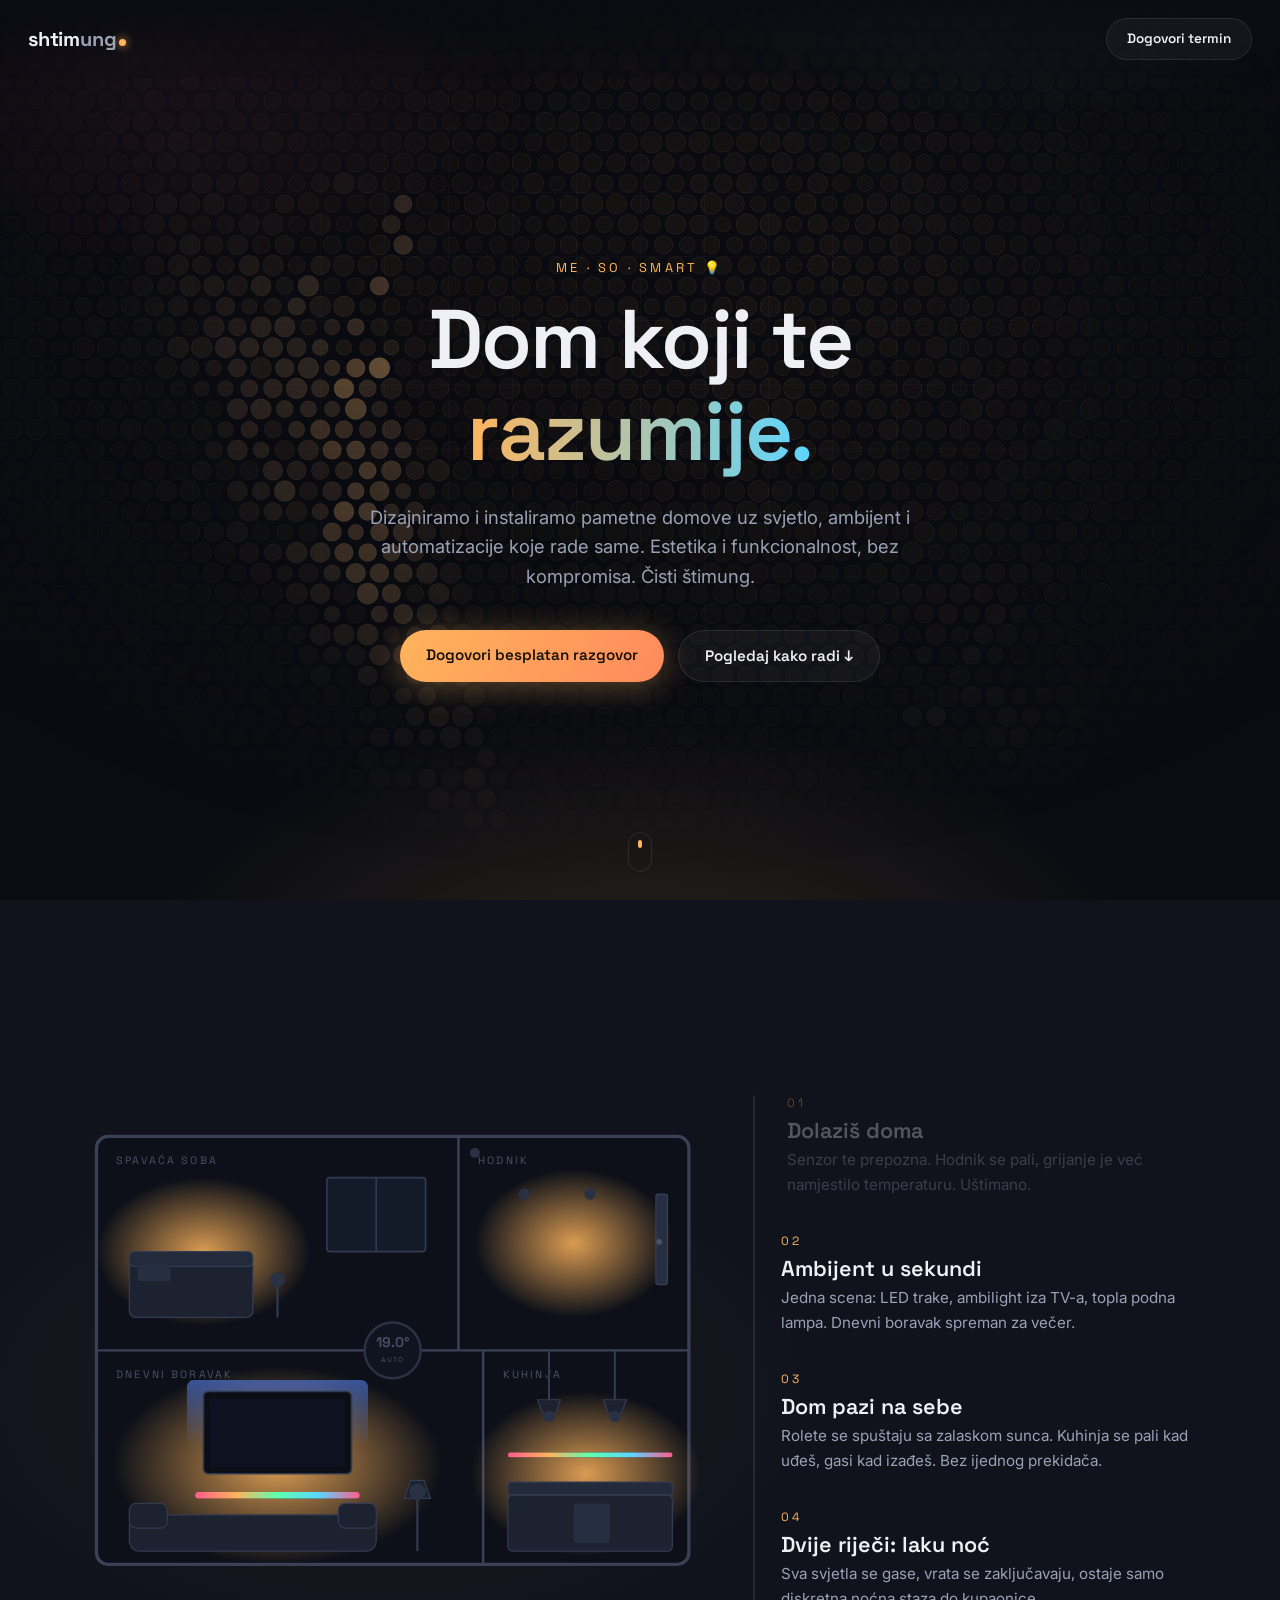
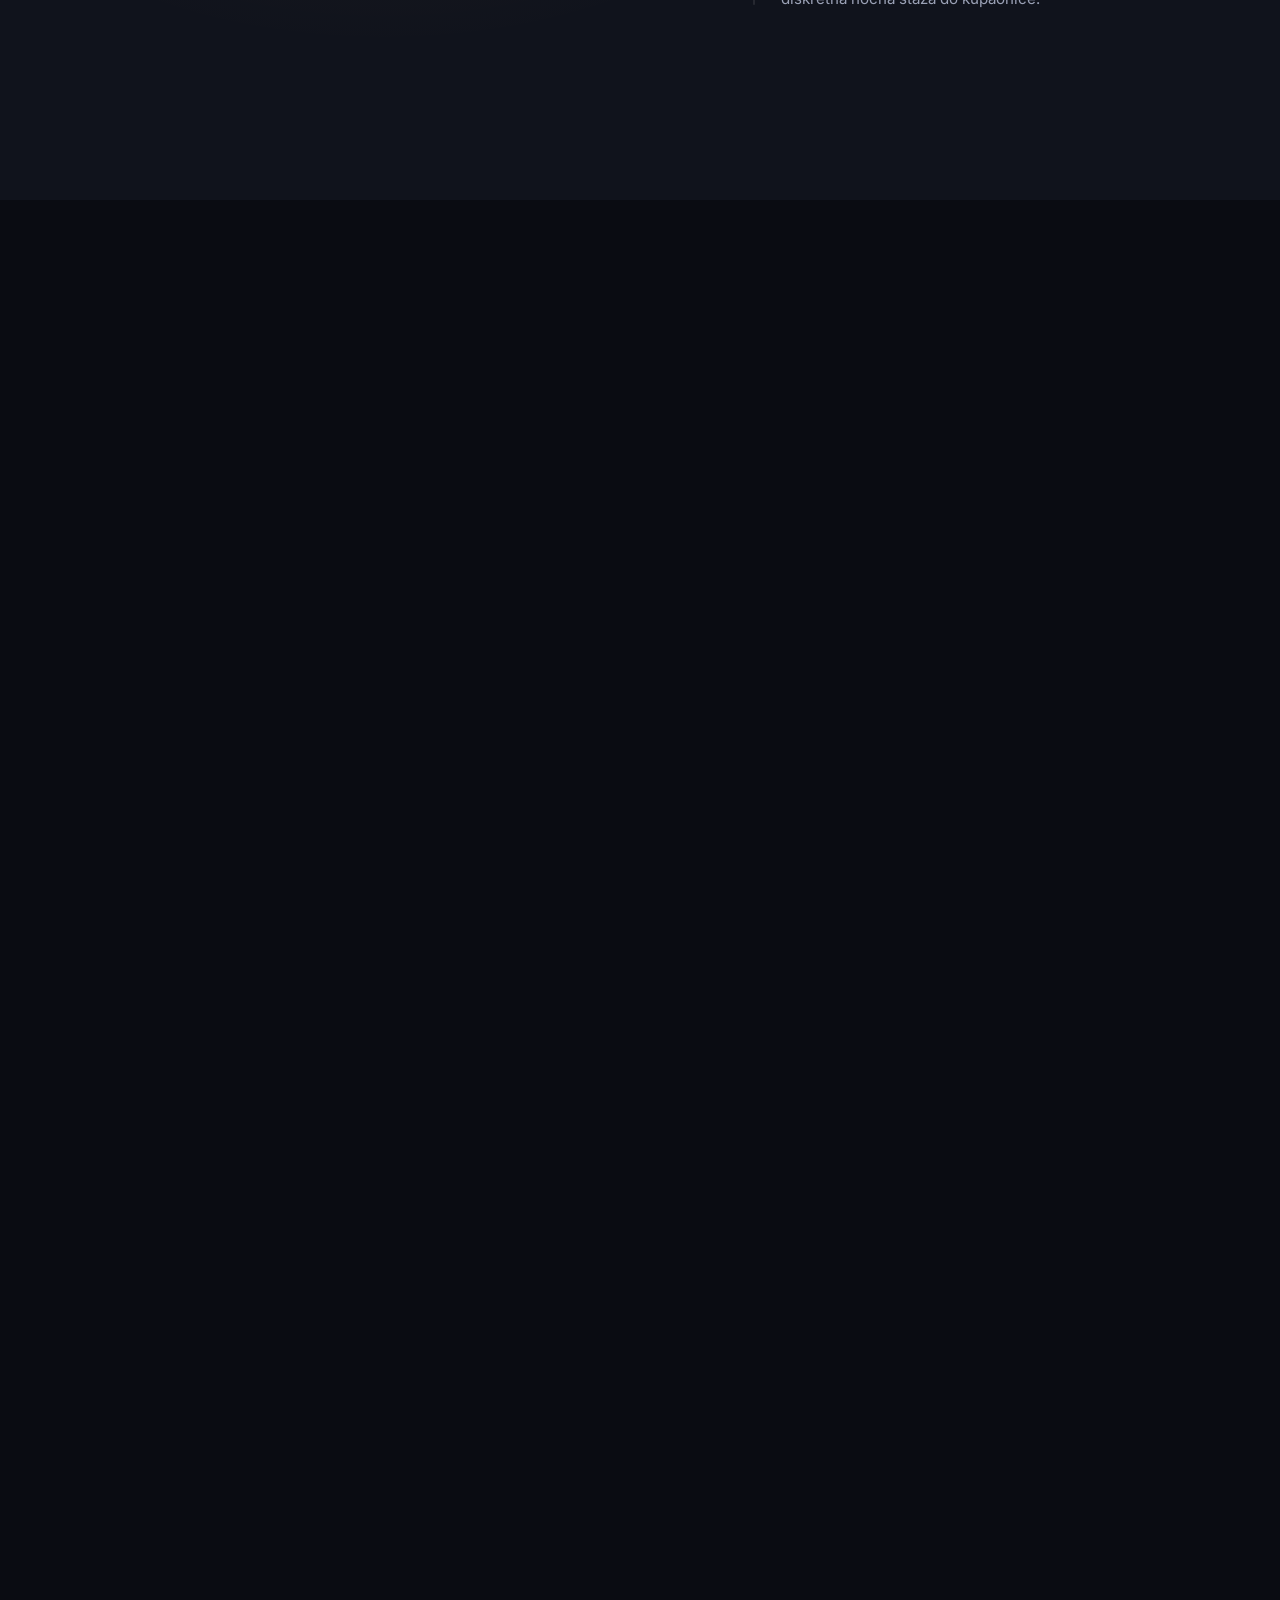
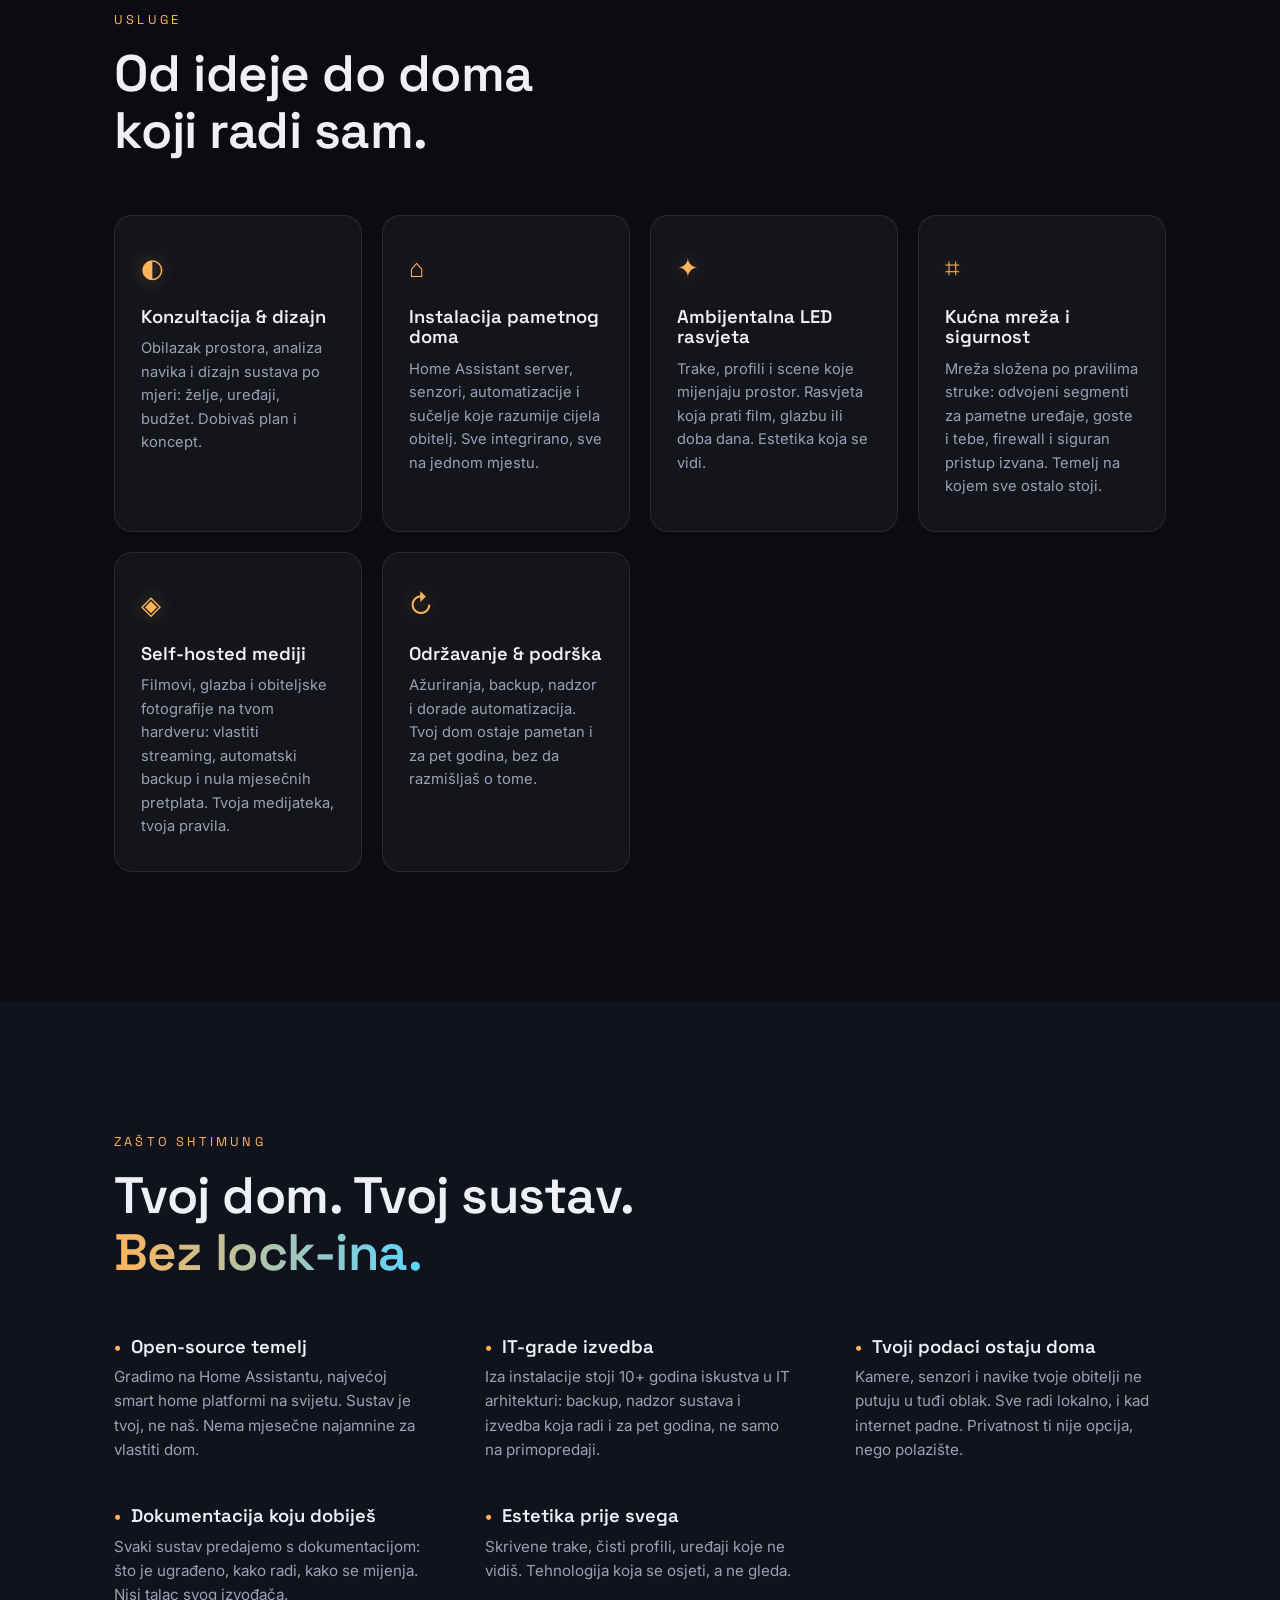
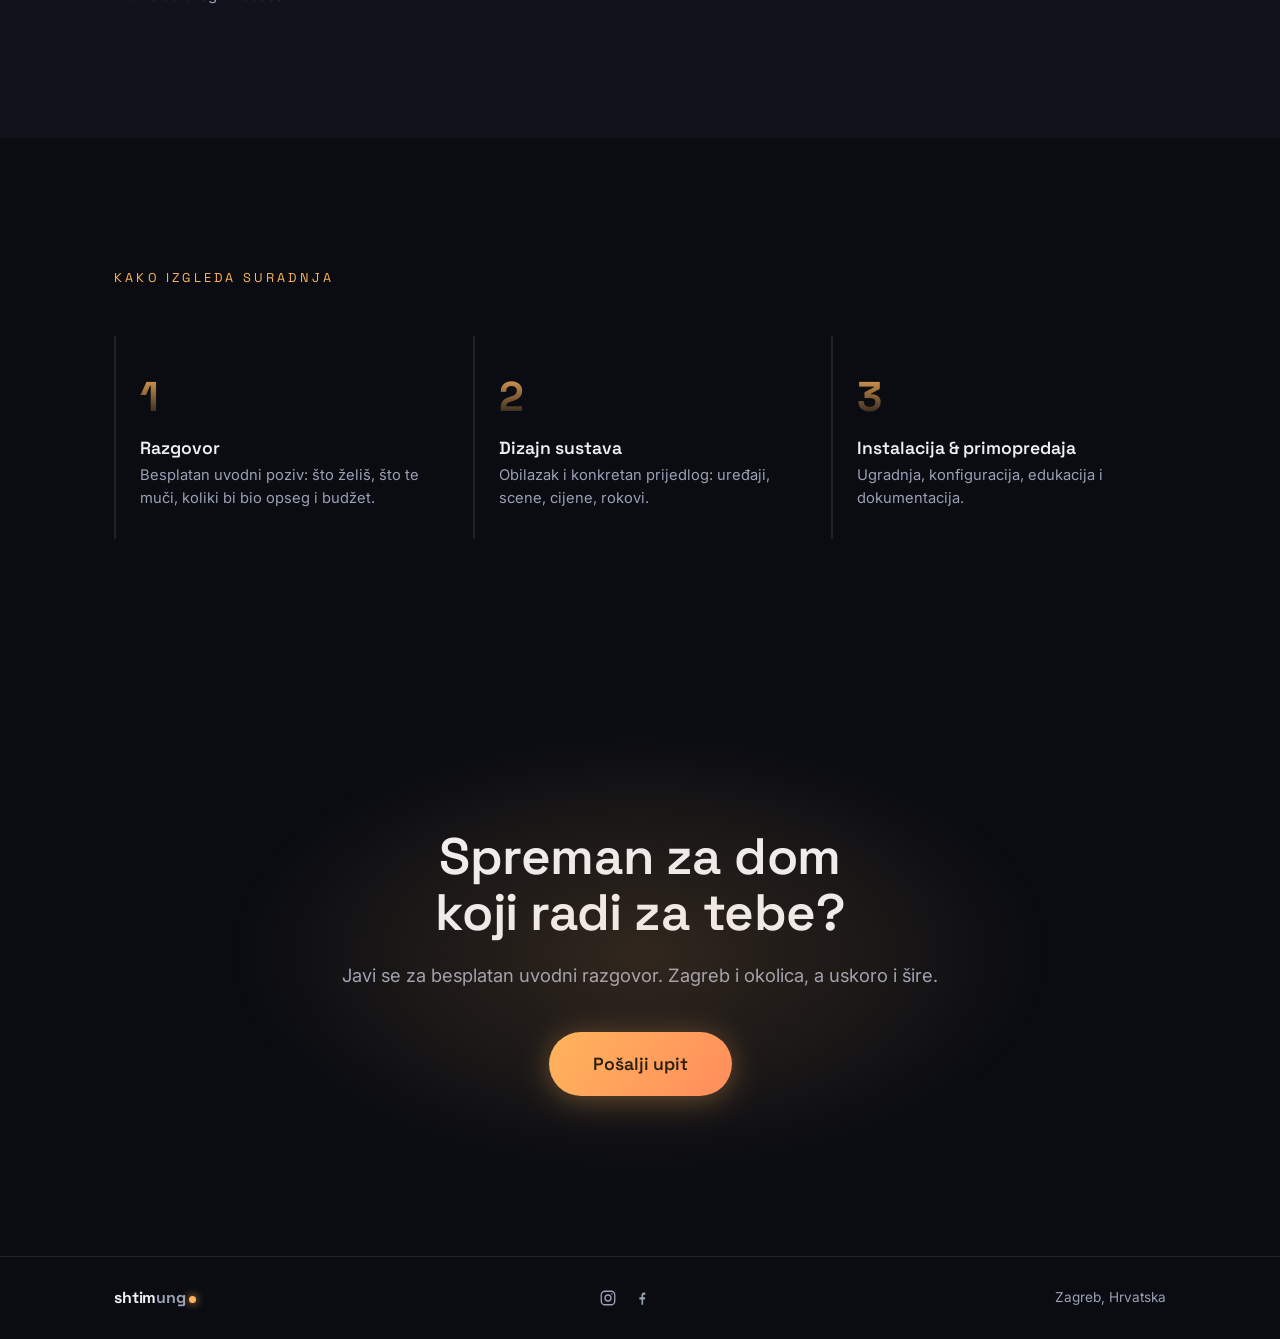
==== commit 01ce18c2: "Google Analytics (gtag G-JT4N3PNN9Q) na naslovnicu i nashtimaj Co-Authored-By: Claude Fable 5 <norep" ====
--- a/www/index.html
+++ b/www/index.html
@@ -1,6 +1,14 @@
 <!doctype html>
 <html lang="hr">
     <head>
+        <!-- Google tag (gtag.js) -->
+        <script async src="https://www.googletagmanager.com/gtag/js?id=G-JT4N3PNN9Q"></script>
+        <script>
+            window.dataLayer = window.dataLayer || [];
+            function gtag() { dataLayer.push(arguments); }
+            gtag("js", new Date());
+            gtag("config", "G-JT4N3PNN9Q");
+        </script>
         <meta charset="UTF-8" />
         <meta name="viewport" content="width=device-width, initial-scale=1.0" />
         <title>shtimung | Pametan dom po mjeri, Zagreb</title>
